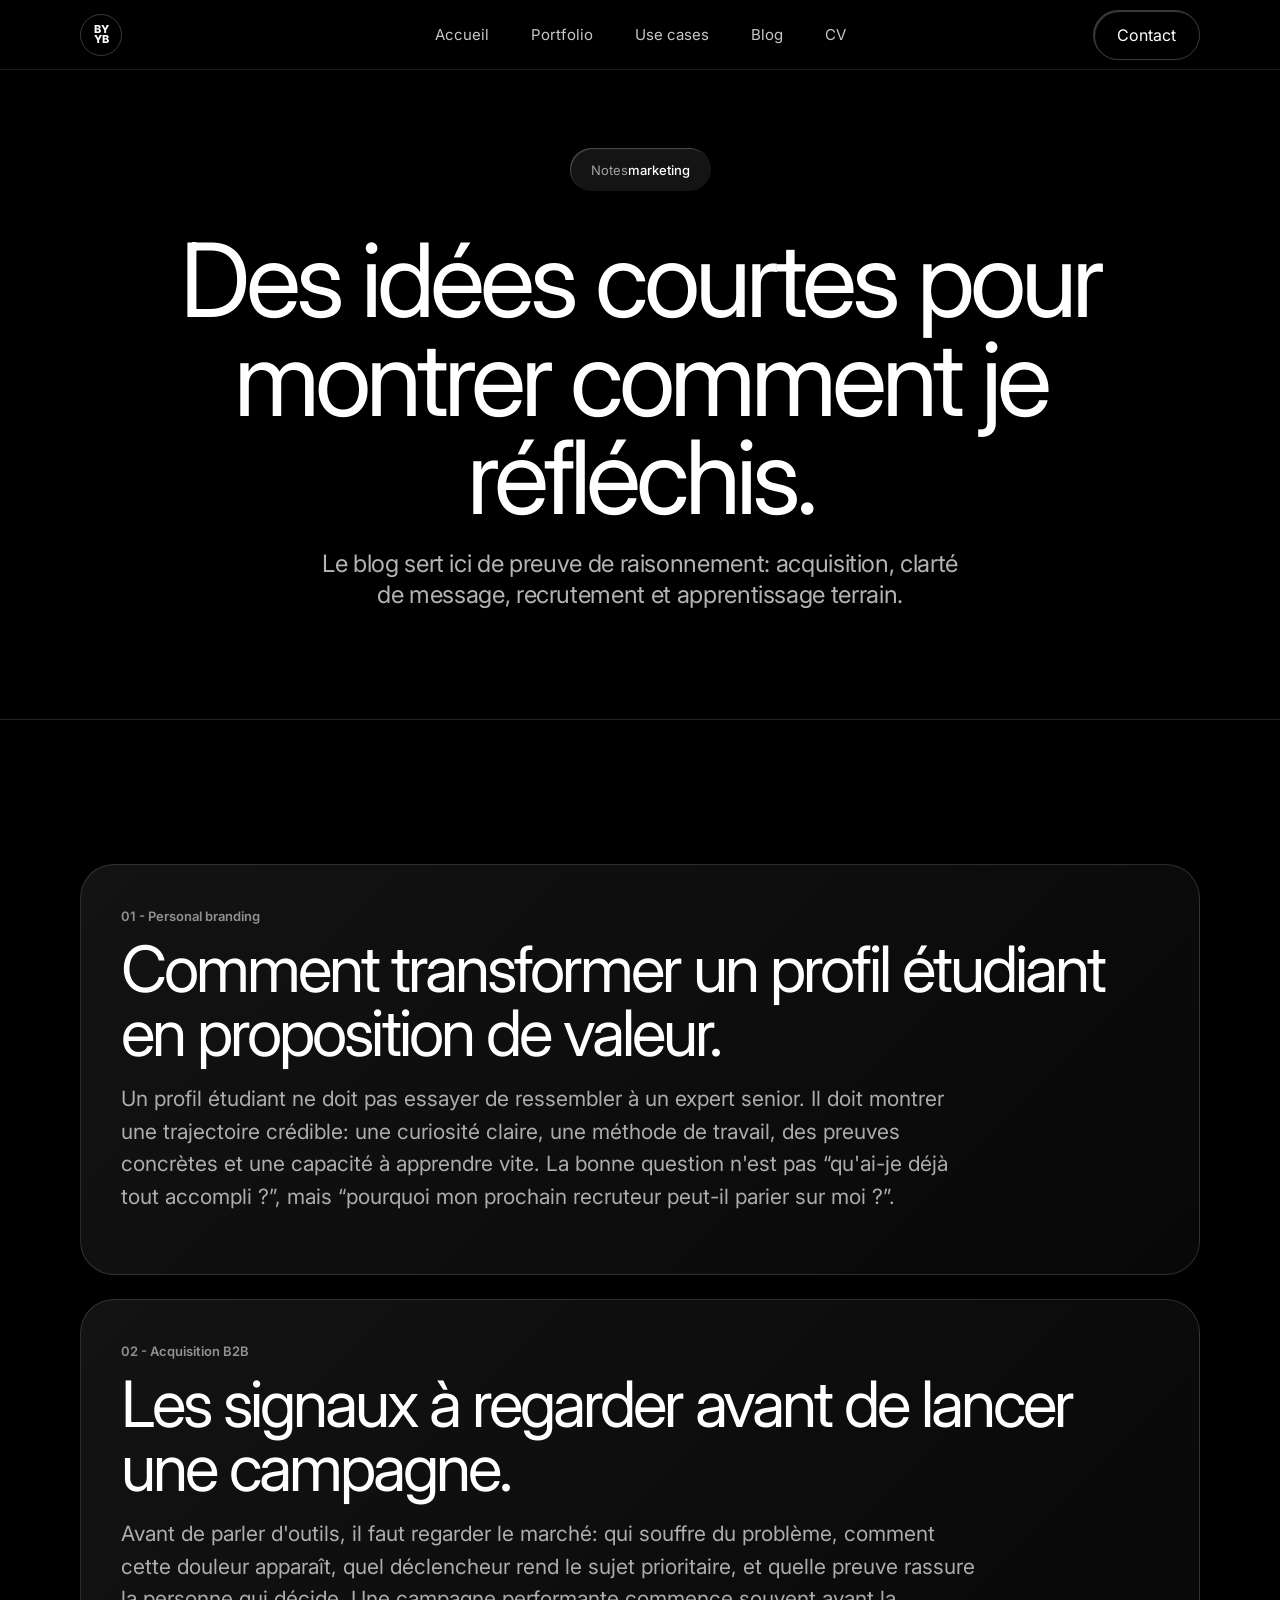
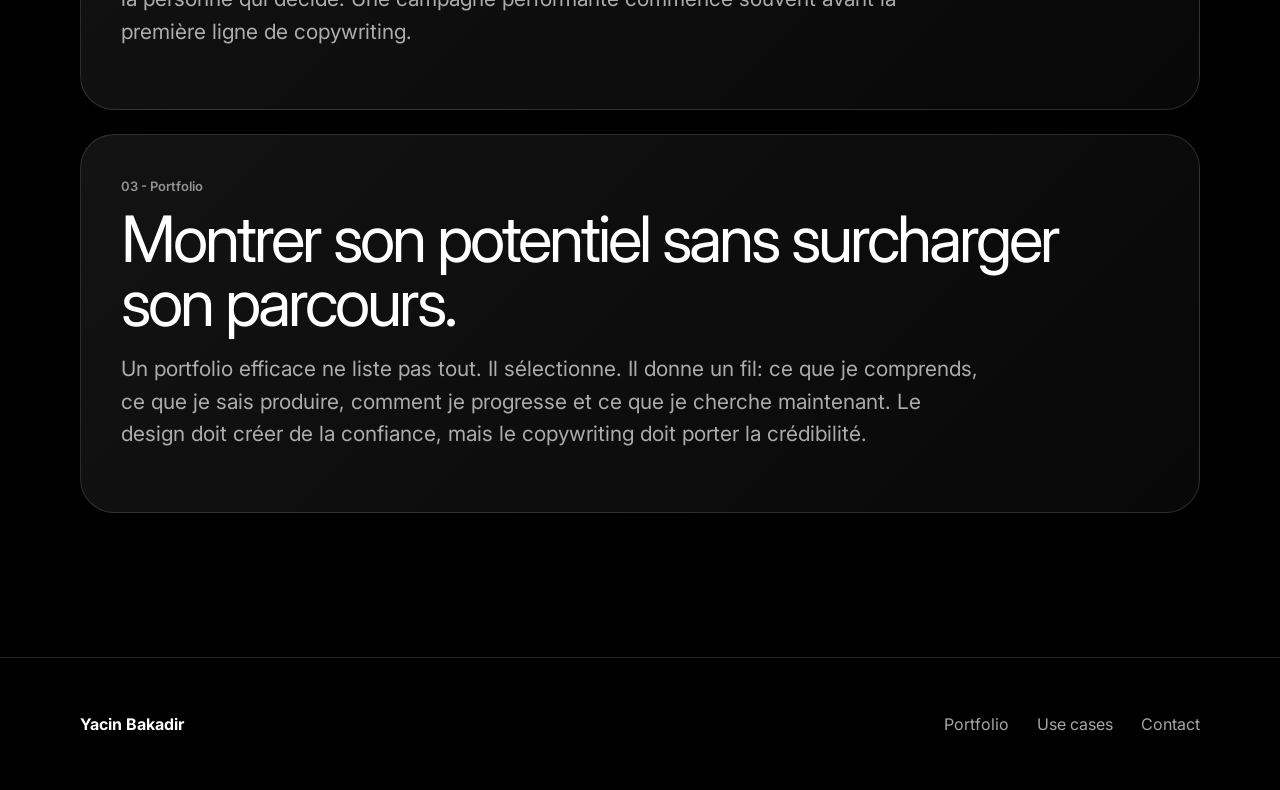
==== blog.html @ 5e42601c "Add files via upload" ====
<!DOCTYPE html>
<html lang="fr">
<head>
  <meta charset="UTF-8">
  <meta name="viewport" content="width=device-width, initial-scale=1.0">
  <meta name="description" content="Notes marketing de Yacin Bakadir sur l'acquisition B2B, le portfolio et le marketing digital.">
  <title>Blog - Yacin Bakadir</title>
  <link rel="preconnect" href="https://fonts.googleapis.com">
  <link rel="preconnect" href="https://fonts.gstatic.com" crossorigin>
  <link href="https://fonts.googleapis.com/css2?family=Inter:wght@400;500;600;700;800&display=swap" rel="stylesheet">
  <link rel="stylesheet" href="styles.css">
</head>
<body>
  <header class="topbar">
    <a class="logo" href="index.html" aria-label="Accueil">BY<br>YB</a>
    <nav aria-label="Navigation principale">
      <a href="index.html">Accueil</a>
      <a href="portfolio.html">Portfolio</a>
      <a href="use-cases.html">Use cases</a>
      <a href="blog.html">Blog</a>
      <a href="cv.html">CV</a>
    </nav>
    <a class="pill ghost" href="contact.html">Contact</a>
  </header>

  <main>
    <section class="page-hero">
      <img class="hero-glow" src="https://www.figma.com/api/mcp/asset/0d3a708d-bca5-49e8-9d37-d5e9a99804d5" alt="">
      <div class="signup-chip">Notes <strong>marketing</strong></div>
      <h1>Des idées courtes pour montrer comment je réfléchis.</h1>
      <p class="hero-copy">Le blog sert ici de preuve de raisonnement: acquisition, clarté de message, recrutement et apprentissage terrain.</p>
    </section>

    <section class="section article-list">
      <article>
        <span>01 - Personal branding</span>
        <h2>Comment transformer un profil étudiant en proposition de valeur.</h2>
        <p>Un profil étudiant ne doit pas essayer de ressembler à un expert senior. Il doit montrer une trajectoire crédible: une curiosité claire, une méthode de travail, des preuves concrètes et une capacité à apprendre vite. La bonne question n'est pas “qu'ai-je déjà tout accompli ?”, mais “pourquoi mon prochain recruteur peut-il parier sur moi ?”.</p>
      </article>

      <article>
        <span>02 - Acquisition B2B</span>
        <h2>Les signaux à regarder avant de lancer une campagne.</h2>
        <p>Avant de parler d'outils, il faut regarder le marché: qui souffre du problème, comment cette douleur apparaît, quel déclencheur rend le sujet prioritaire, et quelle preuve rassure la personne qui décide. Une campagne performante commence souvent avant la première ligne de copywriting.</p>
      </article>

      <article>
        <span>03 - Portfolio</span>
        <h2>Montrer son potentiel sans surcharger son parcours.</h2>
        <p>Un portfolio efficace ne liste pas tout. Il sélectionne. Il donne un fil: ce que je comprends, ce que je sais produire, comment je progresse et ce que je cherche maintenant. Le design doit créer de la confiance, mais le copywriting doit porter la crédibilité.</p>
      </article>
    </section>
  </main>

  <footer>
    <strong>Yacin Bakadir</strong>
    <div><a href="portfolio.html">Portfolio</a><a href="use-cases.html">Use cases</a><a href="contact.html">Contact</a></div>
  </footer>
  <script src="script.js"></script>
</body>
</html>
---- styles.css ----
:root {
  --black: #000;
  --ink: #080808;
  --white: #fff;
  --muted: rgba(255, 255, 255, 0.66);
  --muted-dark: rgba(0, 0, 0, 0.64);
  --line: rgba(255, 255, 255, 0.14);
  --blue: #5b6cff;
  --cyan: #56e4ff;
  --pink: #ff4fd8;
  --paper: #f4f1ea;
}

* {
  box-sizing: border-box;
}

html {
  scroll-behavior: smooth;
}

body {
  margin: 0;
  background: var(--black);
  color: var(--white);
  font-family: Inter, system-ui, sans-serif;
  letter-spacing: 0;
  overflow-x: hidden;
}

img {
  display: block;
  max-width: 100%;
}

a {
  color: inherit;
  text-decoration: none;
}

::selection {
  background: var(--blue);
  color: var(--white);
}

.topbar {
  position: fixed;
  inset: 0 0 auto;
  z-index: 50;
  height: 70px;
  display: grid;
  grid-template-columns: 1fr auto 1fr;
  align-items: center;
  padding: 0 80px;
  border-bottom: 1px solid rgba(255, 255, 255, 0.1);
  background: rgba(0, 0, 0, 0.72);
  backdrop-filter: blur(18px);
}

.logo {
  width: 42px;
  height: 42px;
  display: grid;
  place-items: center;
  border: 1px solid rgba(255, 255, 255, 0.22);
  border-radius: 50%;
  font-weight: 800;
  font-size: 11px;
  line-height: 0.9;
  text-align: center;
}

nav {
  display: flex;
  gap: 42px;
  font-size: 15px;
}

nav a {
  color: rgba(255, 255, 255, 0.78);
}

nav a:hover {
  color: var(--white);
}

.topbar > .pill {
  justify-self: end;
}

.pill {
  min-height: 50px;
  display: inline-flex;
  align-items: center;
  justify-content: center;
  gap: 10px;
  padding: 0 23px;
  border-radius: 999px;
  font-size: 16px;
  line-height: 1;
  box-shadow: inset 1px 1px 1px rgba(255, 255, 255, 0.25);
  transition: transform 220ms ease, border-color 220ms ease, background 220ms ease, box-shadow 220ms ease;
}

.pill:hover {
  transform: translateY(-2px);
  box-shadow: inset 1px 1px 1px rgba(255, 255, 255, 0.25), 0 18px 42px rgba(91, 108, 255, 0.22);
}

.primary {
  background: var(--blue);
  color: var(--white);
}

.ghost,
.play {
  border: 1px solid rgba(255, 255, 255, 0.22);
}

.play span {
  width: 24px;
  height: 24px;
  display: grid;
  place-items: center;
  border-radius: 50%;
  background: rgba(255, 255, 255, 0.12);
  font-size: 10px;
}

.hero {
  position: relative;
  min-height: 1174px;
  padding: 108px 80px 0;
  overflow: hidden;
  text-align: center;
}

.page-hero {
  position: relative;
  min-height: 720px;
  display: grid;
  align-content: center;
  justify-items: center;
  padding: 130px 80px 90px;
  overflow: hidden;
  text-align: center;
  border-bottom: 1px solid var(--line);
}

.page-hero h1 {
  max-width: 1120px;
}

.hero-glow {
  position: absolute;
  left: 50%;
  top: 284px;
  width: 2000px;
  max-width: none;
  transform: translateX(-50%);
  opacity: 0.95;
  pointer-events: none;
}

.signup-chip {
  position: relative;
  z-index: 1;
  display: inline-flex;
  align-items: center;
  min-height: 43px;
  margin-bottom: 40px;
  padding: 0 21px;
  border-radius: 64px;
  color: rgba(255, 255, 255, 0.6);
  background: rgba(255, 255, 255, 0.08);
  box-shadow: inset 1px 1px 1px rgba(255, 255, 255, 0.25);
  font-size: 13px;
}

.signup-chip strong {
  color: var(--white);
  font-weight: 500;
}

h1,
h2,
h3,
p {
  margin-top: 0;
}

h1 {
  position: relative;
  z-index: 1;
  width: min(100%, 1040px);
  margin: 0 auto 22px;
  font-size: clamp(56px, 8vw, 112px);
  font-weight: 400;
  letter-spacing: -5px;
  line-height: 0.96;
}

.hero-copy {
  position: relative;
  z-index: 1;
  width: min(100%, 650px);
  margin: 0 auto;
  color: rgba(255, 255, 255, 0.7);
  font-size: 24px;
  line-height: 1.3;
  letter-spacing: -0.35px;
}

.hero-actions {
  position: relative;
  z-index: 1;
  display: flex;
  justify-content: center;
  gap: 8px;
  margin-top: 30px;
}

.hero-device {
  position: absolute;
  left: 50%;
  top: 535px;
  width: min(1088px, calc(100% - 96px));
  transform: translateX(-50%);
  border: 1px solid rgba(255, 255, 255, 0.1);
  border-radius: 18px;
  box-shadow: -33px 38px 80px rgba(0, 0, 0, 0.6);
  animation: floatDevice 7s ease-in-out infinite;
}

.hero-device > img {
  width: 100%;
  aspect-ratio: 16 / 9;
  object-fit: cover;
  object-position: center top;
  border-radius: 18px;
}

.screen-card {
  position: absolute;
  right: 34px;
  bottom: 34px;
  width: 235px;
  padding: 22px;
  text-align: left;
  border: 1px solid rgba(255, 255, 255, 0.16);
  border-radius: 18px;
  background: rgba(0, 0, 0, 0.72);
  backdrop-filter: blur(18px);
}

.screen-card span,
.screen-card small {
  color: rgba(255, 255, 255, 0.64);
}

.screen-card strong {
  display: block;
  margin: 10px 0;
  font-size: 58px;
  font-weight: 500;
  letter-spacing: -3px;
}

.section {
  padding: 144px 80px;
}

.motion-block,
.proof article,
.work-card,
.posts article,
.project-row,
.project-feature,
.case-tile,
.case-study article,
.case-meta,
.image-slot,
.resume-card {
  opacity: 0;
  transform: translateY(34px);
  transition: opacity 720ms ease, transform 720ms ease, border-color 220ms ease, background 220ms ease;
}

.is-visible {
  opacity: 1;
  transform: translateY(0);
}

.project-stack,
.cases-deep,
.article-list,
.contact-grid,
.resume {
  display: grid;
  gap: 24px;
}

.project-feature {
  display: grid;
  grid-template-columns: 0.8fr 1.2fr;
  gap: 34px;
  align-items: stretch;
  padding: 34px;
  border: 1px solid var(--line);
  border-radius: 34px;
  background:
    radial-gradient(circle at 15% 0%, rgba(91, 108, 255, 0.34), transparent 34%),
    #0b0b0b;
}

.project-feature div {
  display: flex;
  flex-direction: column;
  align-items: flex-start;
  justify-content: center;
}

.project-feature span,
.project-row span,
.cases-deep span,
.article-list span,
.contact-grid span,
.resume-card span {
  color: rgba(255, 255, 255, 0.54);
  font-size: 13px;
  font-weight: 600;
}

.project-feature h2,
.cases-deep h2,
.article-list h2,
.contact-grid h2,
.resume-card h2 {
  margin: 12px 0 18px;
  font-size: clamp(38px, 5vw, 82px);
  font-weight: 400;
  letter-spacing: -3px;
  line-height: 1;
}

.project-feature p,
.project-row p,
.cases-deep p,
.article-list p,
.contact-grid p,
.resume-card p {
  color: var(--muted);
  font-size: 18px;
  line-height: 1.55;
}

.project-feature .pill {
  margin-top: 18px;
}

.project-feature img {
  width: 100%;
  min-height: 520px;
  object-fit: cover;
  object-position: center top;
  border-radius: 24px;
}

.project-row {
  display: grid;
  grid-template-columns: 90px 0.55fr 1fr;
  gap: 30px;
  align-items: center;
  min-height: 190px;
  padding: 34px;
  border: 1px solid var(--line);
  border-radius: 28px;
  background: #080808;
  transition: transform 260ms ease, border-color 260ms ease, background 260ms ease;
}

.project-row:hover,
.case-tile:hover,
.skill-card:hover {
  transform: translateY(-6px);
  border-color: rgba(91, 108, 255, 0.65);
  background:
    radial-gradient(circle at 90% 0%, rgba(91, 108, 255, 0.24), transparent 34%),
    #0d0d0d;
}

.project-row h3 {
  margin: 0;
  font-size: clamp(34px, 4vw, 60px);
  font-weight: 400;
  letter-spacing: -2px;
}

.project-row p {
  margin: 0;
}

.cases-deep article,
.article-list article,
.contact-grid article,
.resume-card {
  padding: 40px;
  border: 1px solid var(--line);
  border-radius: 34px;
  background:
    linear-gradient(135deg, rgba(255, 255, 255, 0.045), rgba(255, 255, 255, 0)),
    #080808;
}

.cases-deep ul {
  display: grid;
  gap: 12px;
  margin: 28px 0 0;
  padding: 0;
  list-style: none;
}

.cases-deep li {
  padding: 16px 18px;
  border: 1px solid var(--line);
  border-radius: 18px;
  color: rgba(255, 255, 255, 0.76);
  background: rgba(255, 255, 255, 0.04);
}

.article-list article {
  min-height: 360px;
}

.article-list p {
  max-width: 860px;
  font-size: 21px;
}

.contact-hero {
  min-height: 780px;
}

.contact-grid {
  grid-template-columns: repeat(2, 1fr);
}

.resume {
  grid-template-columns: repeat(2, 1fr);
}

.resume-card {
  min-height: 340px;
}

.final-cta.compact {
  min-height: 560px;
}

.intro {
  display: grid;
  grid-template-columns: 416px 1fr;
  gap: 96px;
  align-items: start;
}

.intro-copy h2,
.section-title h2,
.case-heading h2,
.final-cta h2 {
  margin-bottom: 20px;
  font-size: clamp(46px, 7vw, 114px);
  font-weight: 400;
  letter-spacing: -5px;
  line-height: 1.01;
}

.intro-copy p,
.case-heading p,
.final-cta p {
  color: var(--muted);
  font-size: 18px;
  line-height: 1.45;
}

.proof {
  display: grid;
  grid-template-columns: repeat(3, minmax(0, 1fr));
  gap: 16px;
}

.proof article {
  min-height: 315px;
  padding: 24px;
  border: 1px solid var(--line);
  border-radius: 28px;
  background:
    radial-gradient(circle at 20% 0%, rgba(91, 108, 255, 0.32), transparent 36%),
    #0c0c0c;
}

.proof span,
.section-title span,
.posts span {
  color: rgba(255, 255, 255, 0.54);
  font-size: 13px;
}

.proof strong {
  display: block;
  margin: 120px 0 14px;
  font-size: 29px;
  font-weight: 400;
  letter-spacing: -0.5px;
}

.proof p {
  color: var(--muted);
  line-height: 1.45;
}

.logos {
  display: flex;
  gap: 26px;
  padding: 32px 80px;
  overflow: hidden;
  border-block: 1px solid var(--line);
  color: rgba(255, 255, 255, 0.5);
  white-space: nowrap;
}

.logo-marquee {
  overflow: hidden;
  border-block: 1px solid var(--line);
  background: #030303;
}

.marquee-rail {
  display: flex;
  width: max-content;
  animation: marquee 26s linear infinite;
}

.marquee-rail span {
  min-width: 230px;
  padding: 34px 28px;
  color: rgba(255, 255, 255, 0.72);
  font-size: clamp(24px, 3vw, 44px);
  font-weight: 500;
  letter-spacing: -1.2px;
  text-align: center;
}

.skill-router {
  background:
    radial-gradient(circle at 80% 0%, rgba(255, 79, 216, 0.16), transparent 30%),
    #000;
}

.skill-grid {
  display: grid;
  grid-template-columns: repeat(4, 1fr);
  gap: 16px;
}

.skill-card {
  min-height: 360px;
  display: flex;
  flex-direction: column;
  justify-content: space-between;
  padding: 26px;
  border: 1px solid var(--line);
  border-radius: 30px;
  background:
    linear-gradient(135deg, rgba(255, 255, 255, 0.06), rgba(255, 255, 255, 0)),
    #080808;
  transition: transform 260ms ease, border-color 260ms ease, background 260ms ease;
}

.skill-card span {
  color: rgba(255, 255, 255, 0.5);
}

.skill-card h3 {
  margin: auto 0 16px;
  font-size: clamp(26px, 2.6vw, 38px);
  font-weight: 400;
  letter-spacing: -1.4px;
  line-height: 1.04;
}

.skill-card p {
  margin: 0;
  color: var(--muted);
  line-height: 1.45;
}

.logos span {
  min-width: 170px;
  font-size: 18px;
  text-align: center;
}

.section-title {
  display: flex;
  align-items: end;
  justify-content: space-between;
  margin-bottom: 72px;
}

.work-grid {
  display: grid;
  grid-template-columns: 1.1fr 0.9fr;
  gap: 24px;
}

.work-card {
  min-height: 520px;
  display: grid;
  align-content: space-between;
  overflow: hidden;
  border: 1px solid var(--line);
  border-radius: 32px;
  background: #111;
}

.work-card.tall {
  grid-row: span 2;
}

.work-card.dark {
  background: #050505;
}

.work-card img {
  width: 100%;
  height: 330px;
  object-fit: cover;
}

.work-card.tall img {
  height: 640px;
}

.work-card div {
  padding: 28px;
}

.work-card span {
  color: rgba(255, 255, 255, 0.52);
  font-size: 13px;
}

.work-card h3 {
  margin: 10px 0;
  font-size: 42px;
  font-weight: 400;
  letter-spacing: -1.6px;
}

.work-card p {
  color: var(--muted);
  line-height: 1.45;
}

.light {
  color: #000;
  background: var(--paper);
}

.case-heading {
  display: grid;
  grid-template-columns: 0.75fr 0.45fr;
  gap: 70px;
  align-items: end;
  margin-bottom: 80px;
}

.case-heading p {
  color: var(--muted-dark);
}

.steps {
  display: grid;
  gap: 1px;
  border-radius: 36px;
  overflow: hidden;
  background: rgba(0, 0, 0, 0.1);
}

.steps article {
  display: grid;
  grid-template-columns: 90px 0.7fr 1fr;
  gap: 30px;
  align-items: center;
  min-height: 150px;
  padding: 34px;
  background: #fff;
}

.case-links a {
  display: grid;
  grid-template-columns: 90px 0.7fr 1fr;
  gap: 30px;
  align-items: center;
  min-height: 150px;
  padding: 34px;
  background: #fff;
  transition: transform 220ms ease, background 220ms ease;
}

.case-links a:hover {
  background: #f7f5ff;
  transform: translateX(8px);
}

.steps span {
  color: var(--blue);
  font-weight: 700;
}

.steps h3 {
  margin: 0;
  font-size: 36px;
  font-weight: 400;
  letter-spacing: -1px;
}

.steps p {
  margin: 0;
  color: var(--muted-dark);
  line-height: 1.45;
}

.metrics {
  display: grid;
  grid-template-columns: repeat(3, 1fr);
  gap: 1px;
  padding-block: 0;
  background: var(--line);
}

.metrics div {
  min-height: 360px;
  display: grid;
  align-content: center;
  justify-items: center;
  background: #000;
}

.metrics strong {
  font-size: clamp(82px, 13vw, 180px);
  font-weight: 400;
  letter-spacing: -8px;
  line-height: 0.95;
}

.metrics span {
  color: var(--muted);
}

.posts {
  display: grid;
  grid-template-columns: repeat(3, 1fr);
  gap: 24px;
}

.posts article {
  min-height: 430px;
  display: flex;
  flex-direction: column;
  justify-content: space-between;
  padding: 28px;
  border-radius: 32px;
  color: #000;
  background:
    radial-gradient(circle at 85% 20%, rgba(91, 108, 255, 0.26), transparent 34%),
    #fff;
}

.posts h3 {
  font-size: 30px;
  font-weight: 400;
  letter-spacing: -1px;
  line-height: 1.12;
}

.posts a {
  color: var(--blue);
  font-size: 19px;
}

.final-cta {
  position: relative;
  min-height: 760px;
  display: grid;
  place-items: center;
  overflow: hidden;
  padding: 120px 80px;
  text-align: center;
  background: #161616;
}

.final-cta > img {
  position: absolute;
  inset: 0;
  width: 100%;
  height: 100%;
  object-fit: cover;
  opacity: 0.9;
}

.final-cta div {
  position: relative;
  width: min(760px, 100%);
}

.case-directory {
  display: grid;
  gap: 18px;
}

.case-tile {
  display: grid;
  grid-template-columns: 0.95fr 0.65fr;
  gap: 40px;
  align-items: end;
  min-height: 360px;
  padding: 42px;
  border: 1px solid var(--line);
  border-radius: 34px;
  background:
    radial-gradient(circle at 100% 0%, rgba(86, 228, 255, 0.14), transparent 30%),
    #080808;
}

.case-tile span,
.case-meta span,
.case-study span {
  color: rgba(255, 255, 255, 0.54);
  font-size: 13px;
  font-weight: 600;
}

.case-tile h2 {
  margin: 0;
  font-size: clamp(36px, 5vw, 78px);
  font-weight: 400;
  letter-spacing: -3px;
  line-height: 1;
}

.case-tile p {
  margin: 0;
  color: var(--muted);
  font-size: 18px;
  line-height: 1.5;
}

.case-hero {
  position: relative;
  min-height: 780px;
  display: grid;
  align-content: center;
  justify-items: center;
  padding: 130px 80px 90px;
  overflow: hidden;
  text-align: center;
  background:
    radial-gradient(circle at 50% 42%, rgba(91, 108, 255, 0.34), transparent 28%),
    radial-gradient(circle at 75% 70%, rgba(255, 79, 216, 0.16), transparent 26%),
    #000;
  border-bottom: 1px solid var(--line);
}

.case-hero h1 {
  width: min(100%, 1180px);
}

.case-study {
  display: grid;
  grid-template-columns: 0.75fr 1.25fr;
  gap: 24px;
}

.case-meta,
.image-slot,
.case-study article {
  padding: 36px;
  border: 1px solid var(--line);
  border-radius: 34px;
  background: #080808;
}

.case-meta {
  min-height: 340px;
}

.case-meta p {
  margin-top: 80px;
  color: var(--muted);
  font-size: 21px;
  line-height: 1.5;
}

.image-slot {
  min-height: 340px;
  display: grid;
  place-items: center;
  color: rgba(255, 255, 255, 0.48);
  text-align: center;
  border-style: dashed;
  background:
    linear-gradient(135deg, rgba(91, 108, 255, 0.16), transparent),
    #050505;
}

.case-study article {
  grid-column: span 2;
}

.case-study ul {
  display: grid;
  grid-template-columns: repeat(2, 1fr);
  gap: 12px;
  padding: 0;
  margin: 28px 0 0;
  list-style: none;
}

.case-study li {
  padding: 18px;
  border: 1px solid var(--line);
  border-radius: 18px;
  color: rgba(255, 255, 255, 0.75);
  background: rgba(255, 255, 255, 0.04);
}

@keyframes marquee {
  to {
    transform: translateX(-50%);
  }
}

@keyframes floatDevice {
  0%,
  100% {
    transform: translateX(-50%) translateY(0);
  }

  50% {
    transform: translateX(-50%) translateY(-14px);
  }
}

.final-cta p {
  width: min(610px, 100%);
  margin: 0 auto 30px;
}

footer {
  display: flex;
  justify-content: space-between;
  align-items: center;
  gap: 30px;
  padding: 56px 80px;
  border-top: 1px solid var(--line);
}

footer div {
  display: flex;
  gap: 28px;
  color: rgba(255, 255, 255, 0.65);
}

@media (max-width: 980px) {
  .topbar {
    padding: 0 24px;
    grid-template-columns: auto 1fr auto;
  }

  nav {
    display: none;
  }

  .hero {
    min-height: 940px;
    padding-inline: 24px;
  }

  h1 {
    letter-spacing: -3px;
  }

  .hero-copy {
    font-size: 20px;
  }

  .hero-device {
    width: calc(100% - 36px);
    top: 535px;
  }

  .screen-card {
    display: none;
  }

  .section,
  .page-hero,
  .final-cta {
    padding: 92px 24px;
  }

  .intro,
  .case-heading,
  .work-grid,
  .proof,
  .posts,
  .metrics,
  .project-feature,
  .project-row,
  .skill-grid,
  .case-links a,
  .case-tile,
  .case-study,
  .contact-grid,
  .resume {
    grid-template-columns: 1fr;
  }

  .case-study article {
    grid-column: auto;
  }

  .case-study ul {
    grid-template-columns: 1fr;
  }

  .project-feature img {
    min-height: 320px;
  }

  .project-row {
    gap: 12px;
  }

  .proof strong {
    margin-top: 70px;
  }

  .section-title {
    display: block;
    margin-bottom: 40px;
  }

  .work-card,
  .work-card.tall {
    min-height: auto;
    grid-row: auto;
  }

  .work-card img,
  .work-card.tall img {
    height: 280px;
  }

  .steps article {
    grid-template-columns: 1fr;
    gap: 12px;
  }

  .skill-card {
    min-height: 280px;
  }
}

@media (max-width: 560px) {
  .topbar {
    height: 64px;
  }

  .pill {
    min-height: 44px;
    padding-inline: 17px;
    font-size: 14px;
  }

  .hero {
    min-height: 840px;
    padding-top: 92px;
  }

  h1 {
    font-size: 54px;
    letter-spacing: -2px;
  }

  .page-hero {
    min-height: 650px;
  }

  .hero-actions {
    flex-direction: column;
    align-items: stretch;
  }

  .hero-device {
    top: 560px;
  }

  .case-hero {
    min-height: 680px;
    padding: 110px 24px 70px;
  }

  .case-tile,
  .case-meta,
  .image-slot,
  .case-study article {
    padding: 26px;
  }

  .intro-copy h2,
  .section-title h2,
  .case-heading h2,
  .project-feature h2,
  .cases-deep h2,
  .article-list h2,
  .contact-grid h2,
  .resume-card h2,
  .final-cta h2 {
    letter-spacing: -2.5px;
  }

  .logos {
    padding-inline: 24px;
  }

  .metrics div {
    min-height: 240px;
  }

  .posts article {
    min-height: 300px;
  }

  footer {
    align-items: flex-start;
    flex-direction: column;
    padding: 42px 24px;
  }
}

@media (prefers-reduced-motion: reduce) {
  *,
  *::before,
  *::after {
    animation-duration: 0.01ms !important;
    animation-iteration-count: 1 !important;
    scroll-behavior: auto !important;
    transition-duration: 0.01ms !important;
  }
}
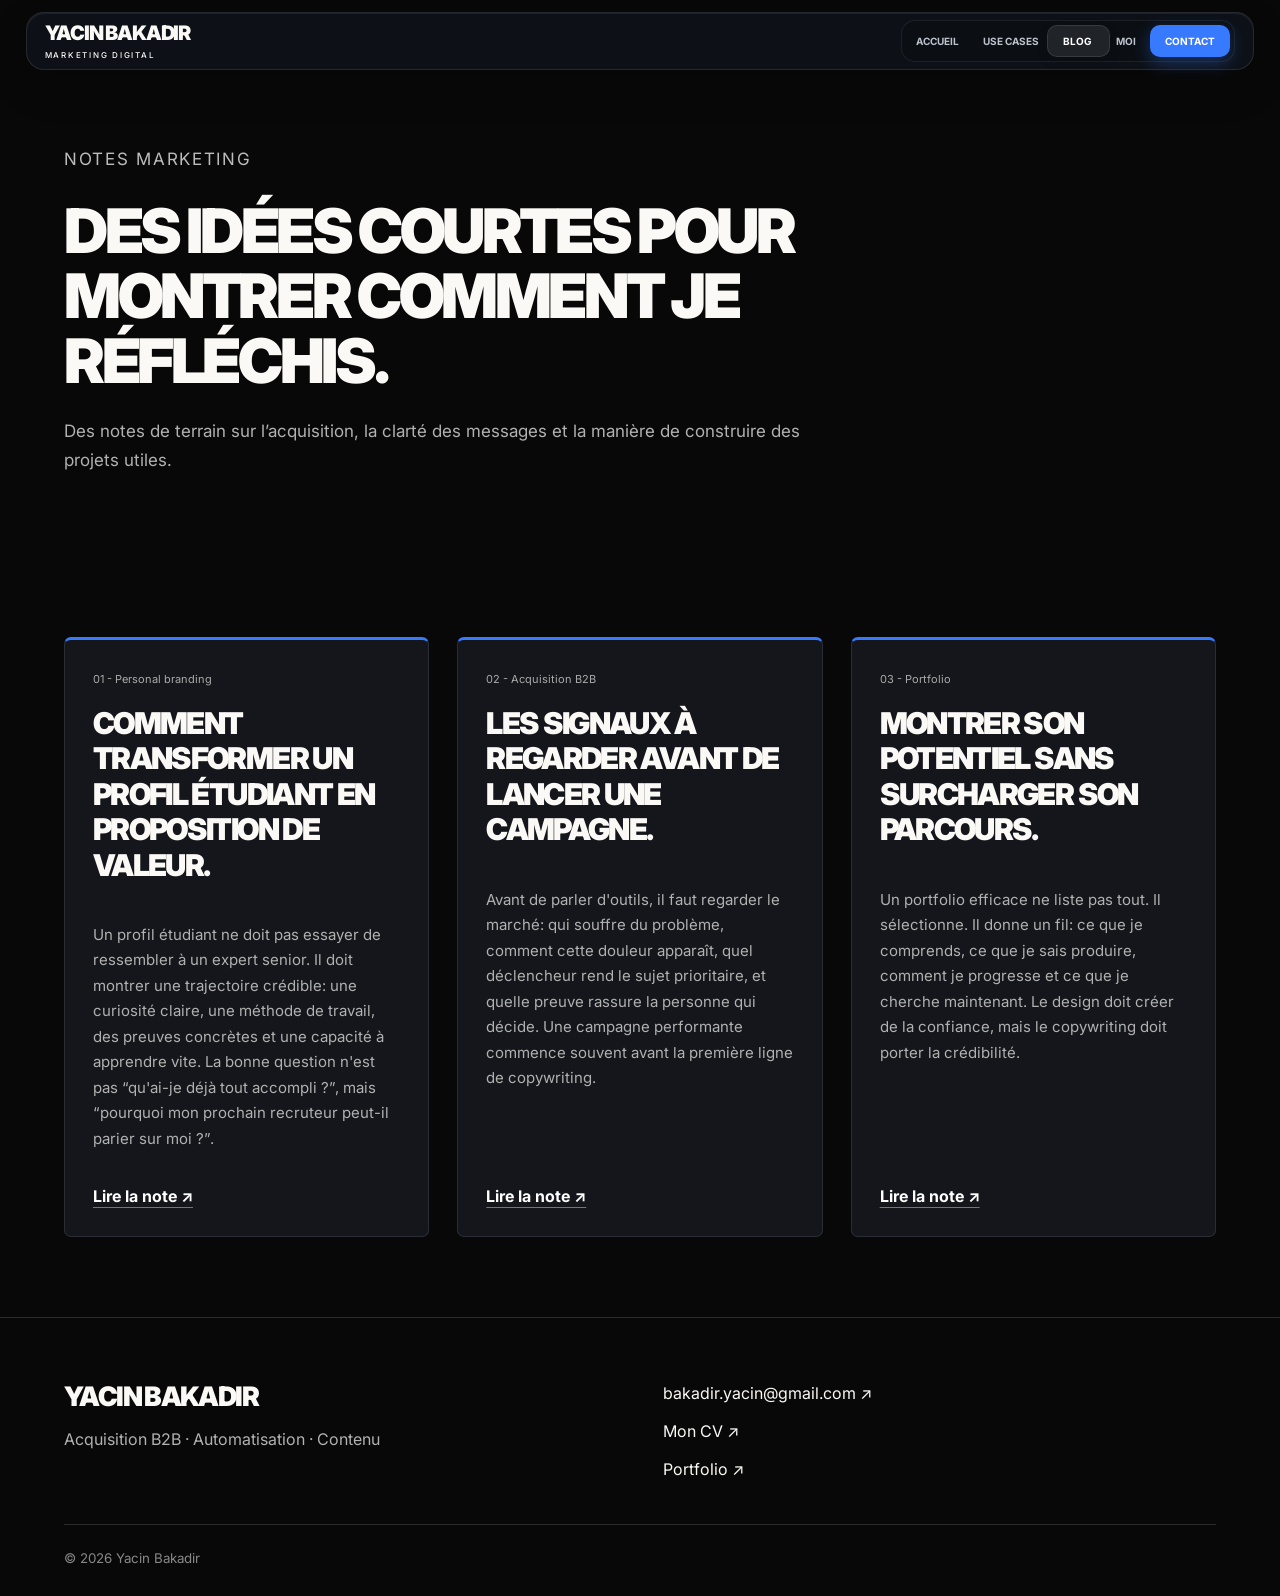
==== commit 1fea0755: "Publish redesigned portfolio and case studies" ====
--- a/blog.html
+++ b/blog.html
@@ -1,61 +1,14 @@
-<!DOCTYPE html>
-<html lang="fr">
-<head>
-  <meta charset="UTF-8">
-  <meta name="viewport" content="width=device-width, initial-scale=1.0">
-  <meta name="description" content="Notes marketing de Yacin Bakadir sur l'acquisition B2B, le portfolio et le marketing digital.">
-  <title>Blog - Yacin Bakadir</title>
-  <link rel="preconnect" href="https://fonts.googleapis.com">
-  <link rel="preconnect" href="https://fonts.gstatic.com" crossorigin>
-  <link href="https://fonts.googleapis.com/css2?family=Inter:wght@400;500;600;700;800&display=swap" rel="stylesheet">
-  <link rel="stylesheet" href="styles.css">
-</head>
-<body>
-  <header class="topbar">
-    <a class="logo" href="index.html" aria-label="Accueil">BY<br>YB</a>
-    <nav aria-label="Navigation principale">
-      <a href="index.html">Accueil</a>
-      <a href="portfolio.html">Portfolio</a>
-      <a href="use-cases.html">Use cases</a>
-      <a href="blog.html">Blog</a>
-      <a href="cv.html">CV</a>
-    </nav>
-    <a class="pill ghost" href="contact.html">Contact</a>
-  </header>
-
-  <main>
-    <section class="page-hero">
-      <img class="hero-glow" src="https://www.figma.com/api/mcp/asset/0d3a708d-bca5-49e8-9d37-d5e9a99804d5" alt="">
-      <div class="signup-chip">Notes <strong>marketing</strong></div>
-      <h1>Des idées courtes pour montrer comment je réfléchis.</h1>
-      <p class="hero-copy">Le blog sert ici de preuve de raisonnement: acquisition, clarté de message, recrutement et apprentissage terrain.</p>
-    </section>
-
-    <section class="section article-list">
-      <article>
+<!doctype html><html lang="fr"><head><meta charset="utf-8"><meta name="viewport" content="width=device-width, initial-scale=1"><title>Blog marketing digital, acquisition B2B & portfolio — Yacin Bakadir</title><meta name="description" content="Notes de Yacin Bakadir sur l’acquisition B2B, le personal branding et la construction d’un portfolio : trois lectures courtes et concrètes."><meta property="og:title" content="Blog marketing digital, acquisition B2B & portfolio — Yacin Bakadir"><meta property="og:description" content="Notes de Yacin Bakadir sur l’acquisition B2B, le personal branding et la construction d’un portfolio : trois lectures courtes et concrètes."><meta property="og:type" content="website"><meta name="twitter:card" content="summary"><link rel="preconnect" href="https://fonts.googleapis.com"><link rel="preconnect" href="https://fonts.gstatic.com" crossorigin><link href="https://fonts.googleapis.com/css2?family=Inter:wght@400;500;600;700;800;900&display=swap" rel="stylesheet"><link rel="stylesheet" href="studio.css"><link rel="stylesheet" href="launch-polish.css?v=2"></head><body><a class="skip-link" href="#content">Aller au contenu</a><header class="site-header"><a class="wordmark" href="index.html">YACIN BAKADIR<span>MARKETING DIGITAL</span></a><button class="menu-toggle" aria-expanded="false" aria-controls="navigation">Menu <span aria-hidden="true">＋</span></button><nav id="navigation" aria-label="Navigation principale"><a href="index.html">Accueil</a><a href="use-cases.html">Use cases</a><a href="blog.html" aria-current="page">Blog</a><a href="moi.html">Moi</a><a href="contact.html">Contact</a></nav></header><main id="content"><section class="page-hero"><p class="eyebrow">Notes marketing</p><h1>Des idées courtes pour montrer comment je réfléchis<span>.</span></h1><p>Des notes de terrain sur l’acquisition, la clarté des messages et la manière de construire des projets utiles.</p></section><section class="section article-list"><article>
         <span>01 - Personal branding</span>
         <h2>Comment transformer un profil étudiant en proposition de valeur.</h2>
         <p>Un profil étudiant ne doit pas essayer de ressembler à un expert senior. Il doit montrer une trajectoire crédible: une curiosité claire, une méthode de travail, des preuves concrètes et une capacité à apprendre vite. La bonne question n'est pas “qu'ai-je déjà tout accompli ?”, mais “pourquoi mon prochain recruteur peut-il parier sur moi ?”.</p>
-      </article>
-
-      <article>
+      <a class="read-link" href="profil-etudiant-proposition-valeur.html">Lire la note ↗</a></article><article>
         <span>02 - Acquisition B2B</span>
         <h2>Les signaux à regarder avant de lancer une campagne.</h2>
         <p>Avant de parler d'outils, il faut regarder le marché: qui souffre du problème, comment cette douleur apparaît, quel déclencheur rend le sujet prioritaire, et quelle preuve rassure la personne qui décide. Une campagne performante commence souvent avant la première ligne de copywriting.</p>
-      </article>
-
-      <article>
+      <a class="read-link" href="signaux-campagne-acquisition-b2b.html">Lire la note ↗</a></article><article>
         <span>03 - Portfolio</span>
         <h2>Montrer son potentiel sans surcharger son parcours.</h2>
         <p>Un portfolio efficace ne liste pas tout. Il sélectionne. Il donne un fil: ce que je comprends, ce que je sais produire, comment je progresse et ce que je cherche maintenant. Le design doit créer de la confiance, mais le copywriting doit porter la crédibilité.</p>
-      </article>
-    </section>
-  </main>
-
-  <footer>
-    <strong>Yacin Bakadir</strong>
-    <div><a href="portfolio.html">Portfolio</a><a href="use-cases.html">Use cases</a><a href="contact.html">Contact</a></div>
-  </footer>
-  <script src="script.js"></script>
-</body>
-</html>
+      <a class="read-link" href="portfolio-montrer-son-potentiel.html">Lire la note ↗</a></article></section></main><footer class="site-footer"><div><a class="wordmark" href="index.html">YACIN BAKADIR</a><p>Acquisition B2B · Automatisation · Contenu</p></div><div><a href="mailto:bakadir.yacin@gmail.com">bakadir.yacin@gmail.com ↗</a><a href="cv.html">Mon CV ↗</a><a href="portfolio.html">Portfolio ↗</a></div><small>© 2026 Yacin Bakadir</small></footer><script src="studio.js"></script></body></html>
+
--- a/studio.css
+++ b/studio.css
@@ -0,0 +1,18 @@
+:root{--bg:#080808;--surface:#141414;--white:#faf9f6;--muted:#b1b1b1;--red:#ed1c32;--line:#2b2b2b}
+*{box-sizing:border-box}html{scroll-behavior:smooth;scroll-padding-top:100px}body{margin:0;background:var(--bg);color:var(--white);font-family:Inter,Arial,sans-serif;-webkit-font-smoothing:antialiased}a{color:inherit;text-decoration:none}button{font:inherit}img{max-width:100%;display:block}p,li{line-height:1.7;color:var(--muted)}h1,h2,h3{letter-spacing:-.055em;line-height:1.02;margin:0 0 24px;font-weight:900}h1,h2{text-transform:uppercase}h1{font-size:clamp(40px,6.6vw,92px)}h2{font-size:clamp(30px,4.2vw,60px)}h3{font-size:clamp(23px,2.8vw,36px)}h2>span,.red-dot,.about-hero h1>span{color:var(--red)}
+a:focus-visible,button:focus-visible{outline:3px solid var(--red);outline-offset:6px}.skip-link{position:fixed;left:20px;top:-100px;z-index:100;background:white;color:black;padding:12px}.skip-link:focus{top:10px}
+.site-header{height:100px;position:absolute;inset:0 0 auto;z-index:20;display:flex;align-items:center;justify-content:space-between;padding:0 4vw;gap:25px;background:linear-gradient(#08080899,transparent)}.wordmark{font-size:clamp(20px,2.1vw,29px);font-weight:900;letter-spacing:-.06em;line-height:1}.wordmark span{display:block;font-size:9px;letter-spacing:.22em;font-weight:500;margin-top:8px}.site-header nav{display:flex;gap:25px;align-items:center}.site-header nav a{font-size:12px;text-transform:uppercase;font-weight:700;color:#aaa;white-space:nowrap;padding:12px 0}.site-header nav a:hover,.site-header nav a[aria-current]{color:white}.site-header nav a:last-child{background:var(--red);color:white;padding:13px 22px;border-radius:4px}.menu-toggle{display:none}
+.studio-hero{min-height:790px;height:100svh;max-height:1100px;position:relative;display:flex;align-items:flex-end;overflow:hidden}.hero-image{position:absolute;inset:0;width:100%;height:100%;object-fit:cover;filter:brightness(.8) saturate(.65);transform:scale(1.035);animation:hero-settle 2s ease-out both}.hero-shade{position:absolute;inset:0;background:linear-gradient(180deg,#0005,#0000 23%,#04060aa8 70%,#080808 100%)}.hero-content{position:relative;z-index:1;width:100%;padding:160px 3vw 65px;text-align:center}.hero-eyebrow{font-family:Georgia,serif;font-style:italic;font-size:20px;color:#eee;margin-bottom:30px}.hero-eyebrow>span{color:var(--red);font-style:normal;margin-right:12px}.studio-hero h1{font-size:clamp(62px,8.4vw,126px);line-height:.95;letter-spacing:-.067em;max-width:1300px;margin:0 auto 44px}.hero-bottom{display:grid;grid-template-columns:1fr 2.2fr 1fr;gap:28px;align-items:center}.hero-bottom p{font-size:14px;line-height:1.6;max-width:630px;margin:auto;color:#d0d0d0}
+.action,.pill{display:inline-flex;align-items:center;gap:24px;padding:8px 21px 8px 8px;background:#101010;border:1px solid #222;border-radius:5px;font-size:13px;font-weight:800;text-transform:uppercase;min-height:61px;transition:background .2s}.action i{display:grid;place-items:center;min-width:45px;height:45px;background:#222;font-size:24px;font-style:normal;font-weight:400;border-radius:3px}.action:hover,.pill:hover{background:var(--red)}.pill{padding:18px 23px}.section{max-width:1440px;margin:0 auto;padding:100px 5vw}.eyebrow,.signup-chip{font-size:11px;letter-spacing:.1em;text-transform:uppercase;color:#bcbcbc;margin:0 0 24px}.project-ribbon{display:grid;grid-template-columns:repeat(4,1fr);gap:14px;padding:0 2vw 50px}.project-ribbon a{position:relative;height:240px;overflow:hidden;border-radius:7px}.project-ribbon img{width:100%;height:100%;object-fit:cover;filter:brightness(.75);transition:transform .6s}.project-ribbon a:hover img{transform:scale(1.05)}.project-ribbon span{position:absolute;bottom:15px;left:15px;right:15px;font-size:12px;font-weight:700}.project-ribbon a:nth-child(3){background:#333}
+.references{text-align:center;border-bottom:1px solid var(--line)}.brand-row{display:flex;align-items:center;justify-content:center;gap:6vw;margin-top:60px;flex-wrap:wrap}.brand-row img{max-width:135px;max-height:55px;object-fit:contain;filter:grayscale(1);background:#f8f8f8;padding:8px;border-radius:3px}
+.approach{display:grid;grid-template-columns:1.4fr 1fr;gap:8vw;align-items:center}.approach .action{margin-top:20px}.services{border-top:1px solid var(--line)}.service-row{display:grid;grid-template-columns:.15fr 1fr 1fr .1fr;gap:30px;align-items:center;padding:35px 0;border-top:1px solid var(--line)}.service-row:first-of-type{margin-top:55px}.service-row h3{margin:0}.service-row b{font-size:27px;color:var(--red)}.service-row small{color:#888}.section-heading{display:flex;gap:30px;justify-content:space-between;align-items:flex-end}.section-heading .action{margin-bottom:24px}
+.case-directory{display:grid;grid-template-columns:1fr 1fr;gap:50px 28px}.section>.case-directory{margin-top:40px}.case-tile{display:block}.case-tile h2{font-size:clamp(23px,2.4vw,34px);line-height:1.1;margin:14px 0}.case-tile>span{font-size:11px;text-transform:uppercase;color:#b5b5b5}.case-cover{position:relative;overflow:hidden;background:#181818;border-radius:6px;margin-bottom:25px}.case-cover img{width:100%;aspect-ratio:1.5;object-fit:cover;height:auto;transition:transform .5s}.case-tile:hover .case-cover img{transform:scale(1.035)}.case-cover b{position:absolute;right:15px;bottom:15px;background:var(--red);width:45px;height:45px;display:grid;place-items:center;font-size:24px}
+.contact-banner{text-align:center;background:#141414;max-width:none;border-top:1px solid var(--line)}.contact-banner h2{font-size:clamp(40px,6vw,85px)}.contact-banner .action{background:var(--red)}.site-footer{border-top:1px solid var(--line);padding:65px 5vw 30px;display:grid;grid-template-columns:1fr 1fr;gap:45px}.site-footer>div:nth-child(2){display:flex;align-items:flex-start;flex-direction:column;gap:18px}.site-footer small{grid-column:1/-1;color:#888;border-top:1px solid var(--line);padding-top:25px}
+.page-hero,.case-hero{padding:190px 5vw 65px;max-width:1440px;margin:auto;background:radial-gradient(ellipse at 85% 0,#4b11152b,transparent 65%)}.page-hero h1,.case-hero h1{max-width:1100px}.page-hero p,.case-hero p{max-width:760px;font-size:18px}.signup-chip strong{color:var(--red);margin-left:6px}.case-study{max-width:1000px;padding-top:25px}.case-study article,.case-meta{padding:35px 0;border-top:1px solid var(--line)}.case-study h2{font-size:clamp(26px,3.6vw,44px);margin-top:20px}.case-study span{font-size:12px;color:var(--red);text-transform:uppercase}.image-slot{margin:20px 0 45px}.image-slot img{width:100%;max-height:650px;object-fit:contain;background:#171717;border-radius:5px}
+.article-list{display:grid;grid-template-columns:repeat(3,minmax(0,1fr));gap:28px;padding-top:25px}.article-list article{border-top:3px solid var(--red);padding:30px 0;display:flex;flex-direction:column}.article-list span{font-size:11px;color:#aaa}.article-list h2{font-size:28px;line-height:1.14;margin-top:20px}.article-list p{font-size:15px}.read-link{margin-top:auto;padding-top:20px;font-weight:700}.reading{max-width:920px;padding-top:170px}.reading h1{font-size:clamp(36px,5vw,65px);line-height:1.07}.reading .eyebrow{margin-top:55px}.article-body{font-size:21px;line-height:1.85}.reading aside{margin-top:70px;border-top:1px solid var(--line);padding-top:40px}.reading aside h2{font-size:28px}.reading aside a{display:block;margin:25px 0;color:#ccc}
+.about-hero{padding-top:170px;display:grid;grid-template-columns:1.2fr .8fr;gap:6vw;align-items:center}.about-hero img{width:100%;height:550px;object-fit:cover;object-position:top;border-radius:8px;filter:saturate(.65)}.about-hero h1{font-size:clamp(40px,5.4vw,77px)}.resume{display:grid;grid-template-columns:1fr 1fr;gap:40px;padding-top:35px}.resume-card{border-top:1px solid var(--line);padding-top:25px}.resume-card h2{font-size:30px;margin-top:20px}.resume-card>span{color:var(--red);font-size:12px}.project-feature{display:grid;grid-template-columns:1fr 1fr;gap:45px;align-items:center}.project-feature h2{margin-top:20px}.project-feature img{border-radius:7px}.project-row{padding:35px 0;border-top:1px solid var(--line);margin-top:35px}.project-row h3{margin-top:15px}.final-cta{padding:70px 5vw;background:#151515}.final-cta img{display:none}.contact-grid{display:grid;gap:30px}.contact-grid h2{font-size:30px}
+@keyframes hero-settle{from{transform:scale(1.09)}to{transform:scale(1.035)}}
+@media(max-width:800px){.site-header{height:82px;padding:0 22px}.wordmark{font-size:22px}.menu-toggle{display:flex;gap:15px;align-items:center;background:#171717;color:white;border:1px solid #444;border-radius:4px;padding:12px;cursor:pointer}.site-header nav{display:none;position:absolute;top:75px;left:16px;right:16px;background:#111;border:1px solid #333;padding:20px;flex-direction:column;align-items:stretch;gap:8px}.site-header nav.is-open{display:flex}.studio-hero{height:auto;min-height:790px}.hero-content{padding:160px 22px 45px}.studio-hero h1{font-size:clamp(48px,10vw,76px);line-height:.98}.hero-eyebrow{font-size:16px}.hero-bottom{grid-template-columns:1fr 1fr;gap:15px}.hero-bottom p{grid-column:1/-1;grid-row:1;margin-bottom:20px}.action{font-size:11px;gap:12px;padding-right:12px}.action i{min-width:35px;height:40px}.project-ribbon{grid-template-columns:repeat(2,1fr);gap:10px;padding:0 15px 25px}.project-ribbon a{height:180px}.section{padding:65px 22px}.approach,.resume,.about-hero,.project-feature{grid-template-columns:1fr}.service-row{grid-template-columns:30px 1fr 20px;gap:15px}.service-row p{grid-column:2;grid-row:2;margin:0}.service-row b{grid-column:3;grid-row:1}.section-heading{display:block}.case-directory{gap:35px;grid-template-columns:1fr}.article-list{grid-template-columns:1fr}.brand-row{gap:30px}.brand-row img{max-width:100px;max-height:45px}.site-footer{grid-template-columns:1fr;padding:45px 22px}.page-hero,.case-hero{padding:140px 22px 35px}.reading,.about-hero{padding-top:140px}.about-hero img{height:430px}.article-body{font-size:18px}.contact-banner .eyebrow{line-height:1.7}}
+@media(prefers-reduced-motion:reduce){html{scroll-behavior:auto}*,*::before,*::after{animation:none!important;transition:none!important}}
+
+
--- a/launch-polish.css
+++ b/launch-polish.css
@@ -0,0 +1,85 @@
+/* Shared launch pass: a single motion per element, readable type, real stacking. */
+html,body{overflow-x:clip!important}body{min-width:320px}
+main,.section{min-width:0}h1,h2,h3,p,a{overflow-wrap:break-word}
+.section{padding-block:80px}.page-hero,.case-hero{padding-top:145px;background:none}
+.page-hero h1,.case-hero h1{font-size:clamp(34px,4.8vw,68px);line-height:1.06;max-width:1000px}
+.page-hero p,.case-hero p{font-size:17px;line-height:1.7}
+.hero-rotating-word{min-height:1.05em}.studio-hero{transform:none!important;min-height:680px}
+.site-header{z-index:80!important}.site-header nav.glass-nav a{min-height:32px;display:flex;align-items:center}
+.hero-bottom>*{min-width:0}.hero-bottom .action{gap:12px}.hero-bottom p{color:#dedfe2}
+.trust-strip{position:relative;isolation:isolate;padding:42px 0 20px!important;border:0;background:#f7f7f5;text-align:center}
+.trust-strip h2{font-size:clamp(23px,2.5vw,34px)!important;line-height:1.2;letter-spacing:-.035em!important;text-transform:none;text-align:center!important;margin:0!important;padding-inline:24px}
+.trust-viewport{overflow:hidden;padding:30px 0 70px}
+.trust-strip .brand-row{display:flex!important;width:max-content!important;max-width:none!important;margin:0!important;gap:0!important;animation:trustLoop 30s linear infinite!important;transform:none;will-change:transform}
+.trust-strip .trust-logo{display:flex;align-items:center;justify-content:center;flex:0 0 220px;width:220px;height:70px;padding:12px 28px;border:0;background:transparent;box-shadow:none;border-radius:0;transition:none}
+.trust-strip .trust-logo:hover{transform:none;box-shadow:none}
+.trust-strip .trust-logo img{width:150px;max-width:150px;height:56px;max-height:56px;object-fit:contain;padding:7px 12px;background:white!important;animation:none!important;filter:grayscale(1)!important;opacity:.7;transform:none;transition:filter .25s,opacity .25s,transform .25s}
+.trust-strip .trust-logo:hover img,.trust-strip .trust-logo:focus img{filter:none!important;opacity:1;transform:scale(1.13)!important}
+.trust-strip .trust-logo:after{display:none!important}
+.trust-tooltip{position:absolute;z-index:5;top:calc(100% + 6px);left:50%;width:205px;transform:translateX(-50%) translateY(4px);background:#10141b;color:#fff;padding:10px 12px;border-radius:10px;font-size:12px;line-height:1.4;opacity:0;pointer-events:none;transition:opacity .2s,transform .2s}
+.trust-tooltip.is-visible{opacity:1;transform:translateX(-50%)}
+.trust-viewport:hover .brand-row,.trust-viewport:focus-within .brand-row,.trust-viewport.is-paused .brand-row{animation-play-state:paused!important}
+.trust-pause{display:block;margin:-10px auto 0;border:1px solid #cfd1d5;border-radius:20px;background:transparent;color:#505660;padding:7px 18px;font:inherit;font-size:11px;cursor:pointer}
+@keyframes trustLoop{from{transform:translateX(0)}to{transform:translateX(-50%)}}
+.case-section,.stack-section{overflow:visible!important;transform:none!important;contain:none!important}
+.case-section>*{opacity:1!important;transform:none!important}
+.wide-case-stack{display:block!important;max-width:1180px!important;overflow:visible!important;transform:none!important;padding-bottom:200px!important}
+.wide-case-stack .case-tile{position:sticky!important;top:84px!important;transform:none!important;transition:box-shadow .25s!important;display:grid!important;grid-template-columns:minmax(0,1fr) minmax(0,1fr)!important;grid-template-rows:auto auto 1fr auto!important;gap:12px 38px!important;min-height:430px!important;height:min(530px,calc(100svh - 120px));margin:0 0 90px!important;padding:24px!important;border:1px solid #30343c!important;background:#101319!important;box-shadow:0 -12px 38px #0005!important;border-radius:20px!important}
+.wide-case-stack .case-cover{grid-column:1!important;grid-row:1 / 5!important;min-height:0!important;height:100%!important;align-self:stretch;border-radius:12px!important}
+.wide-case-stack .case-cover img{width:100%;height:100%;aspect-ratio:auto;object-fit:cover}
+.wide-case-stack a[href*="data-enrichment"] .case-cover img,.wide-case-stack a[href*="fatec"] .case-cover img,.wide-case-stack a[href*="seo"] .case-cover img{object-fit:contain;background:#edf0f4}
+.wide-case-stack a[href*="data-enrichment"] .case-cover:after,.wide-case-stack a[href*="fatec"] .case-cover:after,.wide-case-stack a[href*="seo"] .case-cover:after{display:none}
+.section-heading h2{font-size:clamp(28px,3.5vw,46px)!important;line-height:1.1}
+.wide-case-stack .case-cover b{display:none}
+.wide-case-stack .case-tile>span:not(.case-see){grid-column:2;grid-row:1;margin:6px 0 4px!important;color:#96a3b7;font-size:10px}
+.wide-case-stack .case-tile h2{grid-column:2;grid-row:2;align-self:start;font-size:clamp(24px,2.5vw,36px)!important;line-height:1.12;margin:0!important}
+.wide-case-stack .case-tile p{grid-column:2;grid-row:3;align-self:start;font-size:15px;line-height:1.65;margin:0!important}
+.wide-case-stack .case-see{grid-column:2;grid-row:4;align-self:end;margin:0!important;color:#fff!important}
+.wide-case-stack .case-tile:hover .case-see{color:#101319!important}
+.wide-case-stack .case-tile:last-child{margin-bottom:0!important}
+.action,.pill{border-radius:10px;transition:background .2s,color .2s,border-color .2s!important;transform:none!important;max-width:100%}
+.action:hover,.pill:hover{background:#f7f7f5!important;color:#101319!important;border-color:#b8bcc5!important}
+.action:hover i{background:#151920!important;color:#fff!important}
+.contact-banner .action:hover{background:#242931!important;color:white!important}
+.contact-banner h2{margin-inline:auto;max-width:880px;font-size:clamp(30px,4.3vw,56px)}
+.case-study h2,.resume-card h2,.contact-grid h2{font-size:clamp(25px,3vw,36px)}
+.article-list h2{font-size:clamp(23px,2.4vw,30px)!important;line-height:1.18}
+.article-body{font-size:18px;line-height:1.85}.article-list article,.resume-card,.contact-grid article{min-width:0}
+.site-footer a{overflow-wrap:anywhere}.hero-actions{display:flex;gap:12px;flex-wrap:wrap}
+.fatec-hero h1{font-size:clamp(40px,4.9vw,68px)!important;line-height:1.04!important}
+.fatec-hero{gap:38px!important;padding-bottom:80px!important;grid-template-columns:minmax(0,1.15fr) minmax(0,.85fr)!important}
+.fatec-grid h2,.fatec-impact h2,.fatec-evidence-intro h2{font-size:clamp(28px,3.5vw,46px)!important;line-height:1.1!important}
+.fatec-hero + .section{background:#f7f7f5;color:#141a22;max-width:none}.fatec-hero + .section p,.fatec-hero + .section li{color:#48515e}.fatec-hero + .section .eyebrow{color:#5c6675}
+.fatec-flow,.fatec-stack{min-width:0}.fatec-flow strong{font-size:16px}
+.fatec-screens{display:grid!important;grid-template-columns:repeat(3,minmax(0,1fr))!important;align-items:start}
+.fatec-screens figure{grid-column:auto!important;margin:0!important;min-width:0}
+.fatec-screens img{max-height:650px!important;width:100%!important;object-fit:contain!important;border-radius:24px}
+.fatec-screens figcaption{font-size:13px;line-height:1.6;margin-top:18px}
+@media(max-width:800px){
+ .section{padding:54px 22px}.page-hero,.case-hero{padding:118px 22px 30px}
+ .studio-hero{min-height:740px;height:auto;max-height:none}.studio-hero .hero-content{padding:130px 22px 50px}
+ .studio-hero h1{font-size:clamp(32px,8.6vw,58px)!important;line-height:1.1!important}.hero-eyebrow{font-size:15px}
+ .hero-bottom{grid-template-columns:1fr}.hero-bottom p{grid-row:1;grid-column:1}.hero-bottom .action{justify-self:start}
+ .wide-case-stack .case-tile{top:74px!important;height:auto;min-height:0!important;grid-template-columns:1fr!important;grid-template-rows:210px auto auto auto auto!important;gap:12px!important;padding:16px!important;margin-bottom:48px!important;border-radius:16px!important}
+ .wide-case-stack .case-cover{grid-column:1!important;grid-row:1!important}
+ .wide-case-stack .case-tile>span:not(.case-see){grid-column:1;grid-row:2}
+ .wide-case-stack .case-tile h2{grid-column:1;grid-row:3;font-size:23px!important}
+ .wide-case-stack .case-tile p{grid-column:1;grid-row:4;font-size:13px}
+ .wide-case-stack .case-see{grid-column:1;grid-row:5;padding:9px 12px;font-size:10px}
+ .trust-strip .trust-logo{flex-basis:170px;width:170px;padding-inline:15px}.trust-strip .trust-logo img{width:130px}
+ .trust-tooltip{width:165px;font-size:11px;display:block!important}
+ .site-header nav.glass-nav a{min-height:44px}.site-header .menu-toggle{padding:8px 12px;min-height:36px}
+ .fatec-hero{padding-top:120px!important}.fatec-hero h1{font-size:42px!important}
+ .fatec-impact-grid{grid-template-columns:1fr!important}.fatec-impact-grid article{border-right:0}
+ .fatec-screens{grid-template-columns:1fr!important;gap:44px!important}.fatec-screens figure{max-width:320px;margin-inline:auto!important}
+ .fatec-hero-visual{max-width:calc(100% - 50px)}.fatec-flow{display:block!important}
+ .contact-hero .pill{font-size:12px;padding:14px}.about-hero img{height:400px}
+}
+@media(max-height:740px) and (max-width:800px){.wide-case-stack .case-tile{position:relative!important;top:auto!important}}
+@media(prefers-reduced-motion:reduce){
+ html{scroll-behavior:auto!important}.trust-strip .brand-row{animation:none!important;flex-wrap:wrap!important;width:100%!important;justify-content:center!important}
+ .trust-logo[aria-hidden]{display:none}.trust-pause{display:none}.trust-viewport{padding-bottom:75px}
+ .split-reveal>*{opacity:1!important;transform:none!important}body,a,button{cursor:auto!important}
+ .wide-case-stack .case-tile{position:relative!important;top:auto!important}
+}
+
